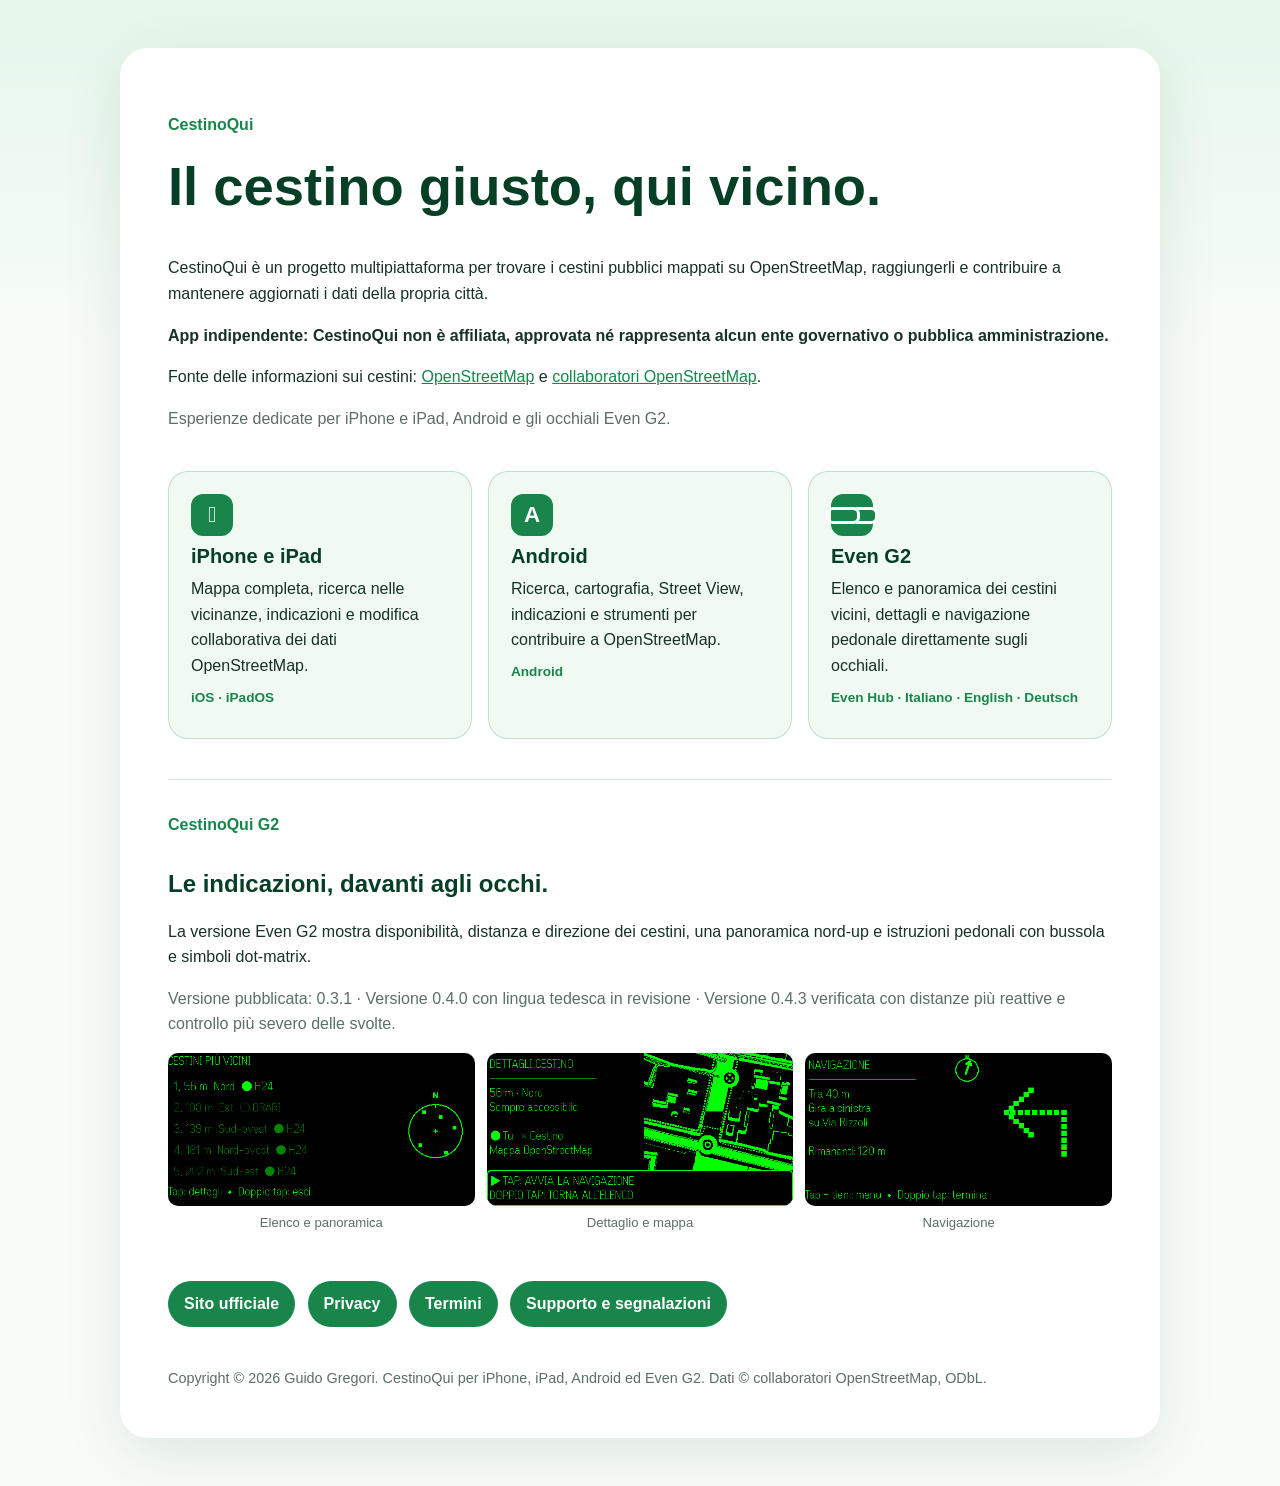
==== index.html @ 75e0e02f "Document verified CestinoQui G2 0.4.3" ====
<!doctype html>
<html lang="it">
<head>
  <meta charset="utf-8">
  <meta name="viewport" content="width=device-width, initial-scale=1">
  <meta name="description" content="CestinoQui trova i cestini pubblici usando OpenStreetMap su iPhone, iPad, Android ed Even G2.">
  <title>CestinoQui</title>
  <link rel="stylesheet" href="styles.css">
</head>
<body>
  <main>
    <p class="eyebrow">CestinoQui</p>
    <h1>Il cestino giusto, qui vicino.</h1>
    <p>CestinoQui è un progetto multipiattaforma per trovare i cestini pubblici mappati su OpenStreetMap, raggiungerli e contribuire a mantenere aggiornati i dati della propria città.</p>
    <p><strong>App indipendente: CestinoQui non è affiliata, approvata né rappresenta alcun ente governativo o pubblica amministrazione.</strong></p>
    <p>Fonte delle informazioni sui cestini: <a href="https://www.openstreetmap.org/">OpenStreetMap</a> e <a href="https://www.openstreetmap.org/copyright">collaboratori OpenStreetMap</a>.</p>
    <p class="muted">Esperienze dedicate per iPhone e iPad, Android e gli occhiali Even G2.</p>

    <section class="platform-grid" aria-label="Piattaforme disponibili">
      <article class="platform-card">
        <span class="platform-icon" aria-hidden="true"></span>
        <h2>iPhone e iPad</h2>
        <p>Mappa completa, ricerca nelle vicinanze, indicazioni e modifica collaborativa dei dati OpenStreetMap.</p>
        <p class="tag">iOS · iPadOS</p>
      </article>
      <article class="platform-card">
        <span class="platform-icon" aria-hidden="true">A</span>
        <h2>Android</h2>
        <p>Ricerca, cartografia, Street View, indicazioni e strumenti per contribuire a OpenStreetMap.</p>
        <p class="tag">Android</p>
      </article>
      <article class="platform-card">
        <span class="platform-icon glasses" aria-hidden="true"></span>
        <h2>Even G2</h2>
        <p>Elenco e panoramica dei cestini vicini, dettagli e navigazione pedonale direttamente sugli occhiali.</p>
        <p class="tag">Even Hub · Italiano · English · Deutsch</p>
      </article>
    </section>

    <section class="g2-showcase">
      <div>
        <p class="eyebrow">CestinoQui G2</p>
        <h2>Le indicazioni, davanti agli occhi.</h2>
        <p>La versione Even G2 mostra disponibilità, distanza e direzione dei cestini, una panoramica nord-up e istruzioni pedonali con bussola e simboli dot-matrix.</p>
        <p class="muted">Versione pubblicata: 0.3.1 · Versione 0.4.0 con lingua tedesca in revisione · Versione 0.4.3 verificata con distanze più reattive e controllo più severo delle svolte.</p>
      </div>
      <div class="screenshots">
        <figure><img src="assets/even-g2/list.png" alt="Elenco dei cestini e panoramica nord-up sugli Even G2"><figcaption>Elenco e panoramica</figcaption></figure>
        <figure><img src="assets/even-g2/detail.png" alt="Dettaglio di un cestino con mappa sugli Even G2"><figcaption>Dettaglio e mappa</figcaption></figure>
        <figure><img src="assets/even-g2/navigation.png" alt="Navigazione pedonale sugli Even G2"><figcaption>Navigazione</figcaption></figure>
      </div>
    </section>
    <p>
      <a class="button" href="https://www.cestinoqui.it/">Sito ufficiale</a>
      <a class="button" href="https://www.cestinoqui.it/privacy.html">Privacy</a>
      <a class="button" href="https://www.cestinoqui.it/terms.html">Termini</a>
      <a class="button" href="support.html">Supporto e segnalazioni</a>
    </p>
    <footer>Copyright © 2026 Guido Gregori. CestinoQui per iPhone, iPad, Android ed Even G2. Dati © collaboratori OpenStreetMap, ODbL.</footer>
  </main>
</body>
</html>
---- styles.css ----
:root {
  color-scheme: light dark;
  --green: #18854a;
  --deep: #063f25;
  --soft: #e5f6ea;
  --paper: #ffffff;
  --ink: #173127;
  --muted: #5b6f66;
}

* { box-sizing: border-box; }

body {
  margin: 0;
  font-family: -apple-system, BlinkMacSystemFont, "Segoe UI", sans-serif;
  line-height: 1.6;
  color: var(--ink);
  background: linear-gradient(180deg, var(--soft), #f8fcf9 22rem);
}

main {
  width: min(1040px, calc(100% - 32px));
  margin: 48px auto;
  padding: clamp(24px, 5vw, 48px);
  background: var(--paper);
  border-radius: 28px;
  box-shadow: 0 18px 60px rgba(6, 63, 37, .10);
}

h1, h2 { color: var(--deep); line-height: 1.2; }
h1 { font-size: clamp(2rem, 8vw, 3.4rem); margin-top: 0; }
h2 { margin-top: 2rem; }
a { color: var(--green); }
.eyebrow { color: var(--green); font-weight: 700; }
.muted { color: var(--muted); }
.button {
  display: inline-block;
  margin: 8px 8px 0 0;
  padding: 10px 16px;
  border-radius: 999px;
  color: white;
  background: var(--green);
  text-decoration: none;
  font-weight: 700;
}
.platform-grid {
  display: grid;
  grid-template-columns: repeat(3, 1fr);
  gap: 16px;
  margin: 2.5rem 0;
}
.platform-card {
  padding: 22px;
  border: 1px solid color-mix(in srgb, var(--green) 22%, transparent);
  border-radius: 20px;
  background: color-mix(in srgb, var(--soft) 56%, var(--paper));
}
.platform-card h2 { margin: .5rem 0; font-size: 1.25rem; }
.platform-card p { margin: .5rem 0; }
.platform-icon {
  display: grid;
  place-items: center;
  width: 42px;
  height: 42px;
  border-radius: 12px;
  color: white;
  background: var(--green);
  font-size: 1.4rem;
  font-weight: 800;
}
.platform-icon.glasses::before {
  content: "";
  width: 28px;
  height: 11px;
  border: 3px solid white;
  border-radius: 7px;
  box-shadow: 18px 0 0 -3px var(--green), 18px 0 0 0 white;
  transform: translateX(-9px);
}
.tag { color: var(--green); font-size: .85rem; font-weight: 700; }
.g2-showcase {
  margin: 2.5rem 0;
  padding-top: 1rem;
  border-top: 1px solid color-mix(in srgb, var(--green) 18%, transparent);
}
.screenshots {
  display: grid;
  grid-template-columns: repeat(3, 1fr);
  gap: 12px;
}
figure { margin: 0; }
figure img {
  display: block;
  width: 100%;
  border-radius: 10px;
  background: #000;
}
figcaption { margin-top: 6px; color: var(--muted); font-size: .82rem; text-align: center; }
footer { margin-top: 2.5rem; color: var(--muted); font-size: .9rem; }

@media (max-width: 760px) {
  .platform-grid, .screenshots { grid-template-columns: 1fr; }
}

@media (prefers-color-scheme: dark) {
  :root { --paper: #10241b; --ink: #e8f5ed; --deep: #baf0ca; --muted: #a3b8ad; --soft: #123a26; }
  body { background: #081710; }
}
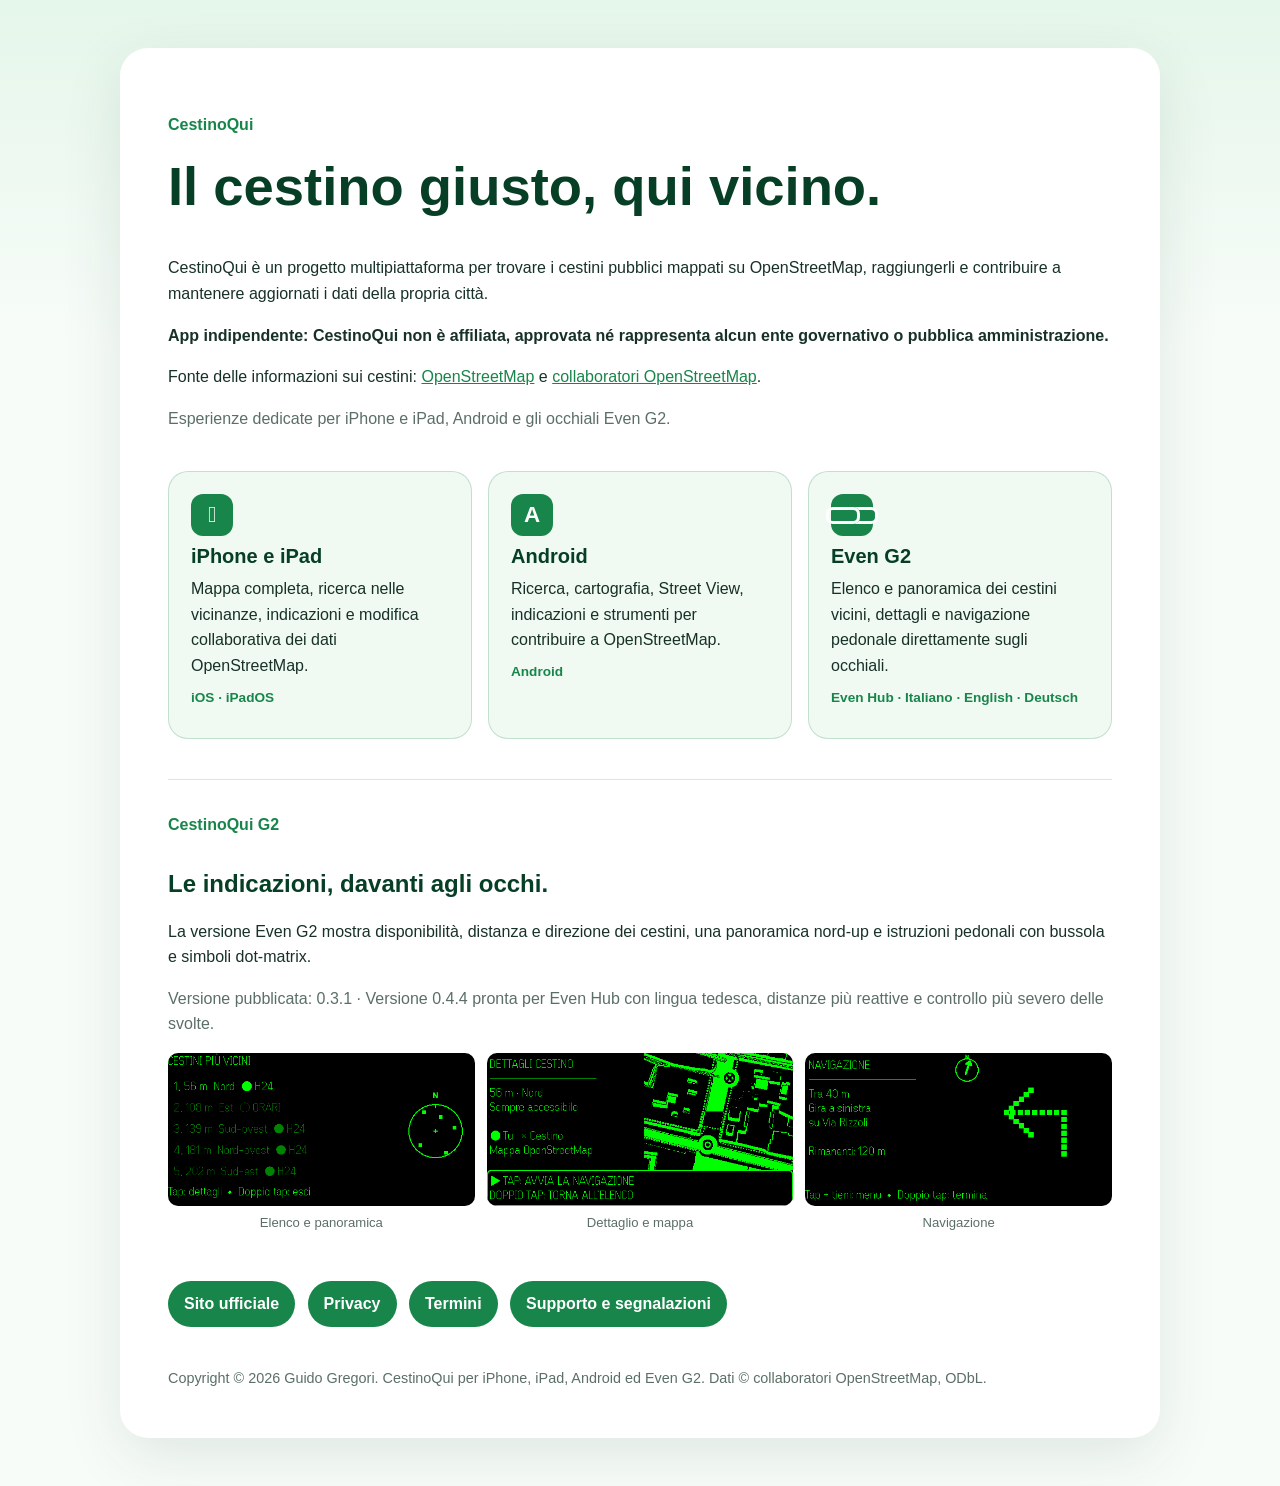
==== commit cf6695e7: "Document CestinoQui G2 0.4.4" ====
--- a/index.html
+++ b/index.html
@@ -42,7 +42,7 @@
         <p class="eyebrow">CestinoQui G2</p>
         <h2>Le indicazioni, davanti agli occhi.</h2>
         <p>La versione Even G2 mostra disponibilità, distanza e direzione dei cestini, una panoramica nord-up e istruzioni pedonali con bussola e simboli dot-matrix.</p>
-        <p class="muted">Versione pubblicata: 0.3.1 · Versione 0.4.0 con lingua tedesca in revisione · Versione 0.4.3 verificata con distanze più reattive e controllo più severo delle svolte.</p>
+        <p class="muted">Versione pubblicata: 0.3.1 · Versione 0.4.4 pronta per Even Hub con lingua tedesca, distanze più reattive e controllo più severo delle svolte.</p>
       </div>
       <div class="screenshots">
         <figure><img src="assets/even-g2/list.png" alt="Elenco dei cestini e panoramica nord-up sugli Even G2"><figcaption>Elenco e panoramica</figcaption></figure>
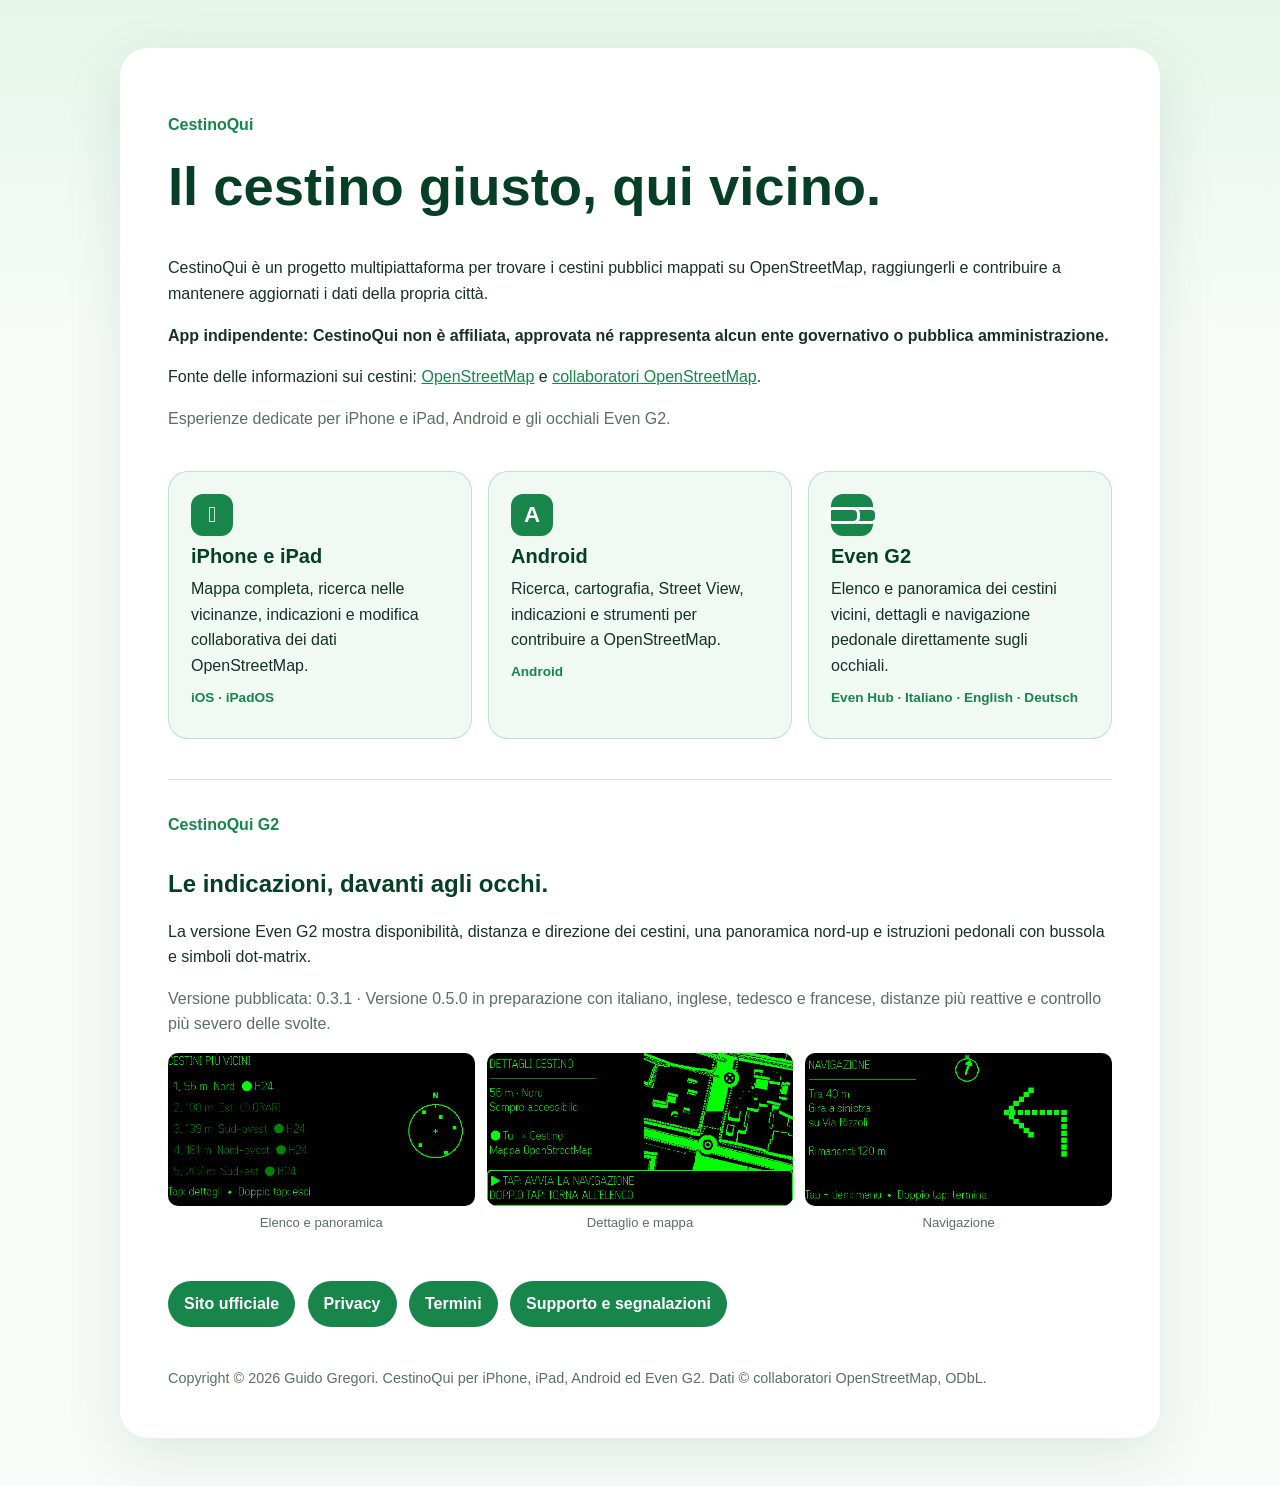
==== commit 90b808af: "Document CestinoQui G2 0.5.0 languages" ====
--- a/index.html
+++ b/index.html
@@ -42,7 +42,7 @@
         <p class="eyebrow">CestinoQui G2</p>
         <h2>Le indicazioni, davanti agli occhi.</h2>
         <p>La versione Even G2 mostra disponibilità, distanza e direzione dei cestini, una panoramica nord-up e istruzioni pedonali con bussola e simboli dot-matrix.</p>
-        <p class="muted">Versione pubblicata: 0.3.1 · Versione 0.4.4 pronta per Even Hub con lingua tedesca, distanze più reattive e controllo più severo delle svolte.</p>
+        <p class="muted">Versione pubblicata: 0.3.1 · Versione 0.5.0 in preparazione con italiano, inglese, tedesco e francese, distanze più reattive e controllo più severo delle svolte.</p>
       </div>
       <div class="screenshots">
         <figure><img src="assets/even-g2/list.png" alt="Elenco dei cestini e panoramica nord-up sugli Even G2"><figcaption>Elenco e panoramica</figcaption></figure>
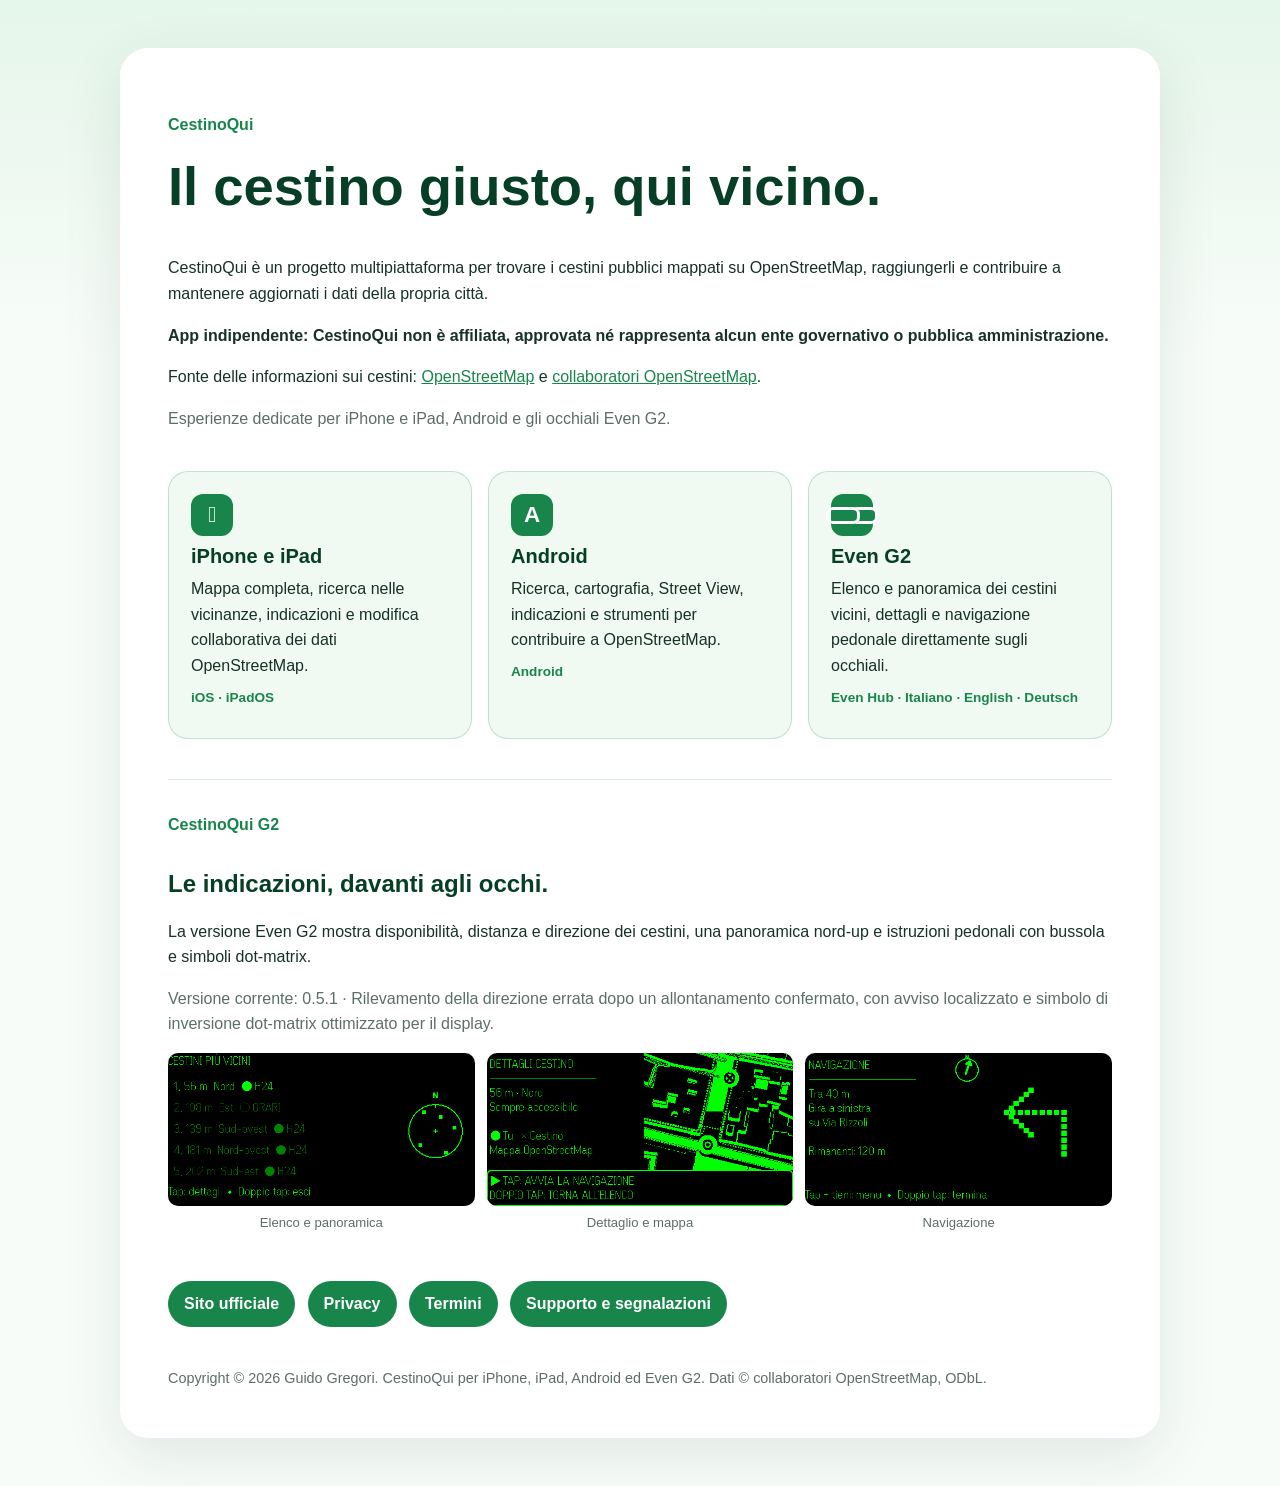
==== commit 9a1f164b: "Document CestinoQui G2 0.5.1" ====
--- a/index.html
+++ b/index.html
@@ -42,7 +42,7 @@
         <p class="eyebrow">CestinoQui G2</p>
         <h2>Le indicazioni, davanti agli occhi.</h2>
         <p>La versione Even G2 mostra disponibilità, distanza e direzione dei cestini, una panoramica nord-up e istruzioni pedonali con bussola e simboli dot-matrix.</p>
-        <p class="muted">Versione pubblicata: 0.3.1 · Versione 0.5.0 in preparazione con italiano, inglese, tedesco e francese, distanze più reattive e controllo più severo delle svolte.</p>
+        <p class="muted">Versione corrente: 0.5.1 · Rilevamento della direzione errata dopo un allontanamento confermato, con avviso localizzato e simbolo di inversione dot-matrix ottimizzato per il display.</p>
       </div>
       <div class="screenshots">
         <figure><img src="assets/even-g2/list.png" alt="Elenco dei cestini e panoramica nord-up sugli Even G2"><figcaption>Elenco e panoramica</figcaption></figure>
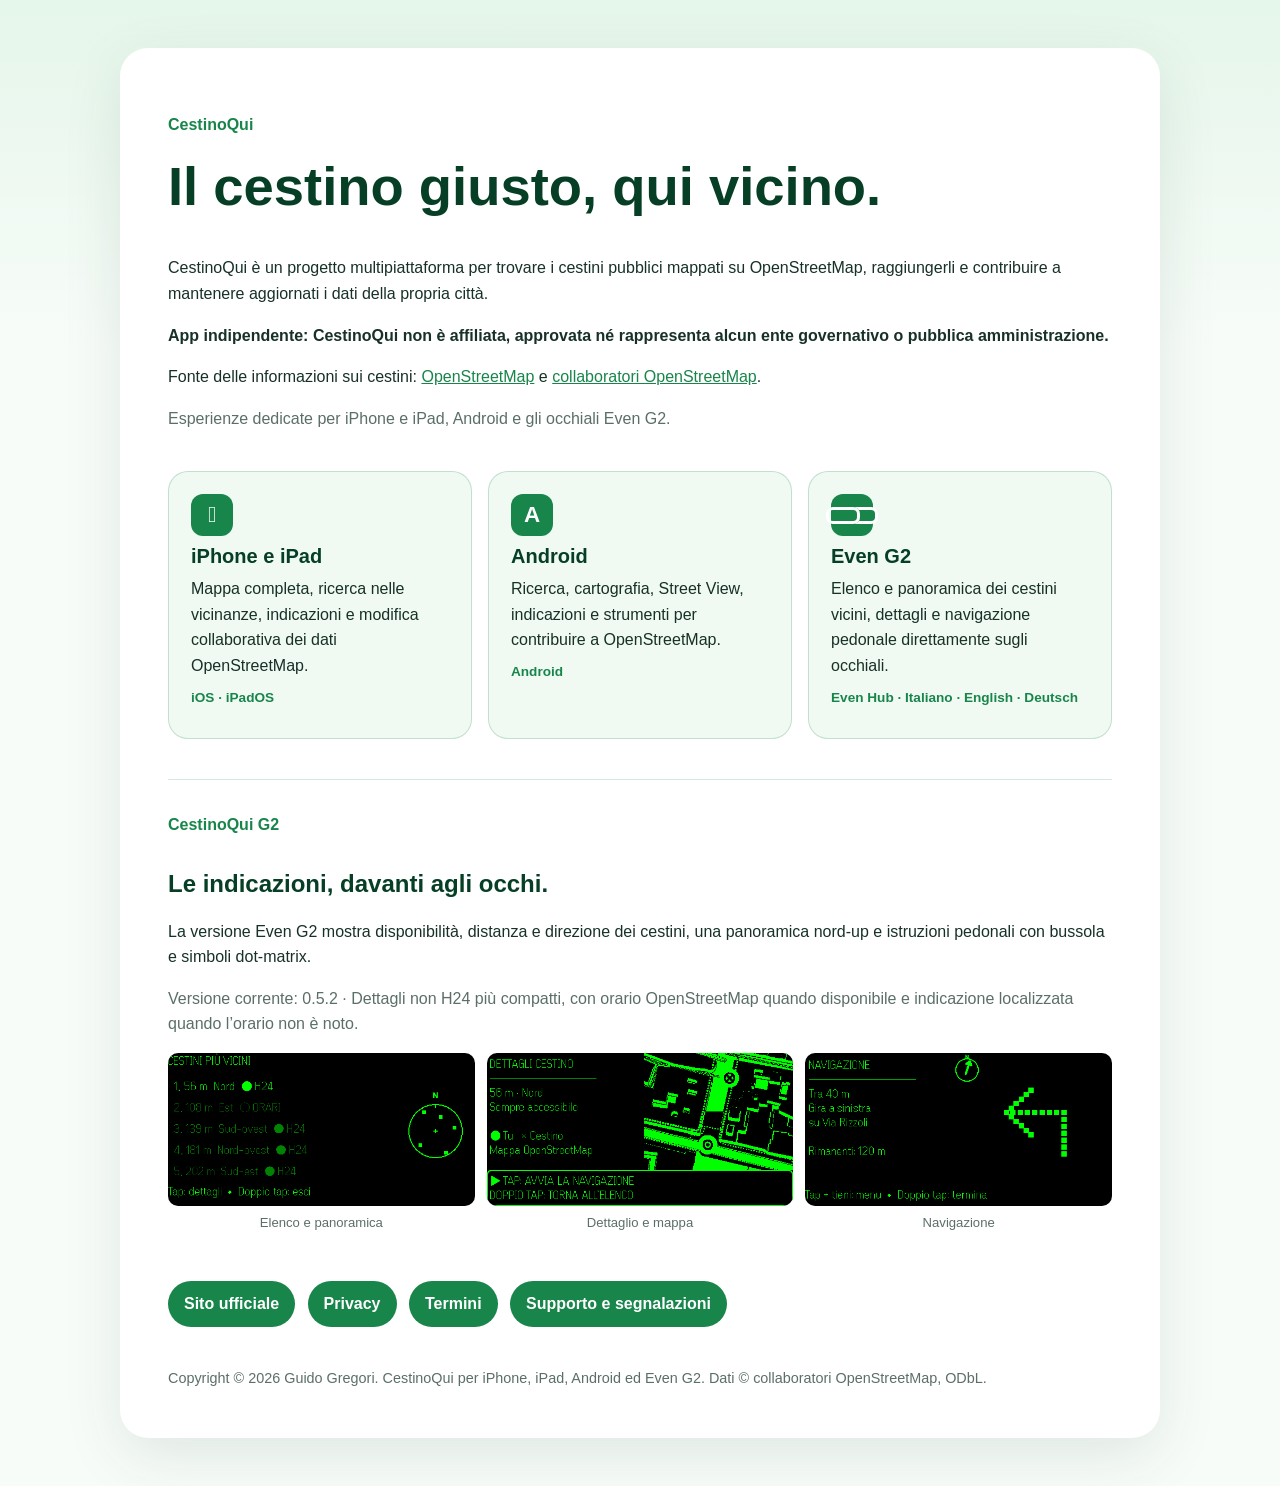
==== commit 971912f2: "Document CestinoQui G2 0.5.2" ====
--- a/index.html
+++ b/index.html
@@ -42,7 +42,7 @@
         <p class="eyebrow">CestinoQui G2</p>
         <h2>Le indicazioni, davanti agli occhi.</h2>
         <p>La versione Even G2 mostra disponibilità, distanza e direzione dei cestini, una panoramica nord-up e istruzioni pedonali con bussola e simboli dot-matrix.</p>
-        <p class="muted">Versione corrente: 0.5.1 · Rilevamento della direzione errata dopo un allontanamento confermato, con avviso localizzato e simbolo di inversione dot-matrix ottimizzato per il display.</p>
+        <p class="muted">Versione corrente: 0.5.2 · Dettagli non H24 più compatti, con orario OpenStreetMap quando disponibile e indicazione localizzata quando l’orario non è noto.</p>
       </div>
       <div class="screenshots">
         <figure><img src="assets/even-g2/list.png" alt="Elenco dei cestini e panoramica nord-up sugli Even G2"><figcaption>Elenco e panoramica</figcaption></figure>
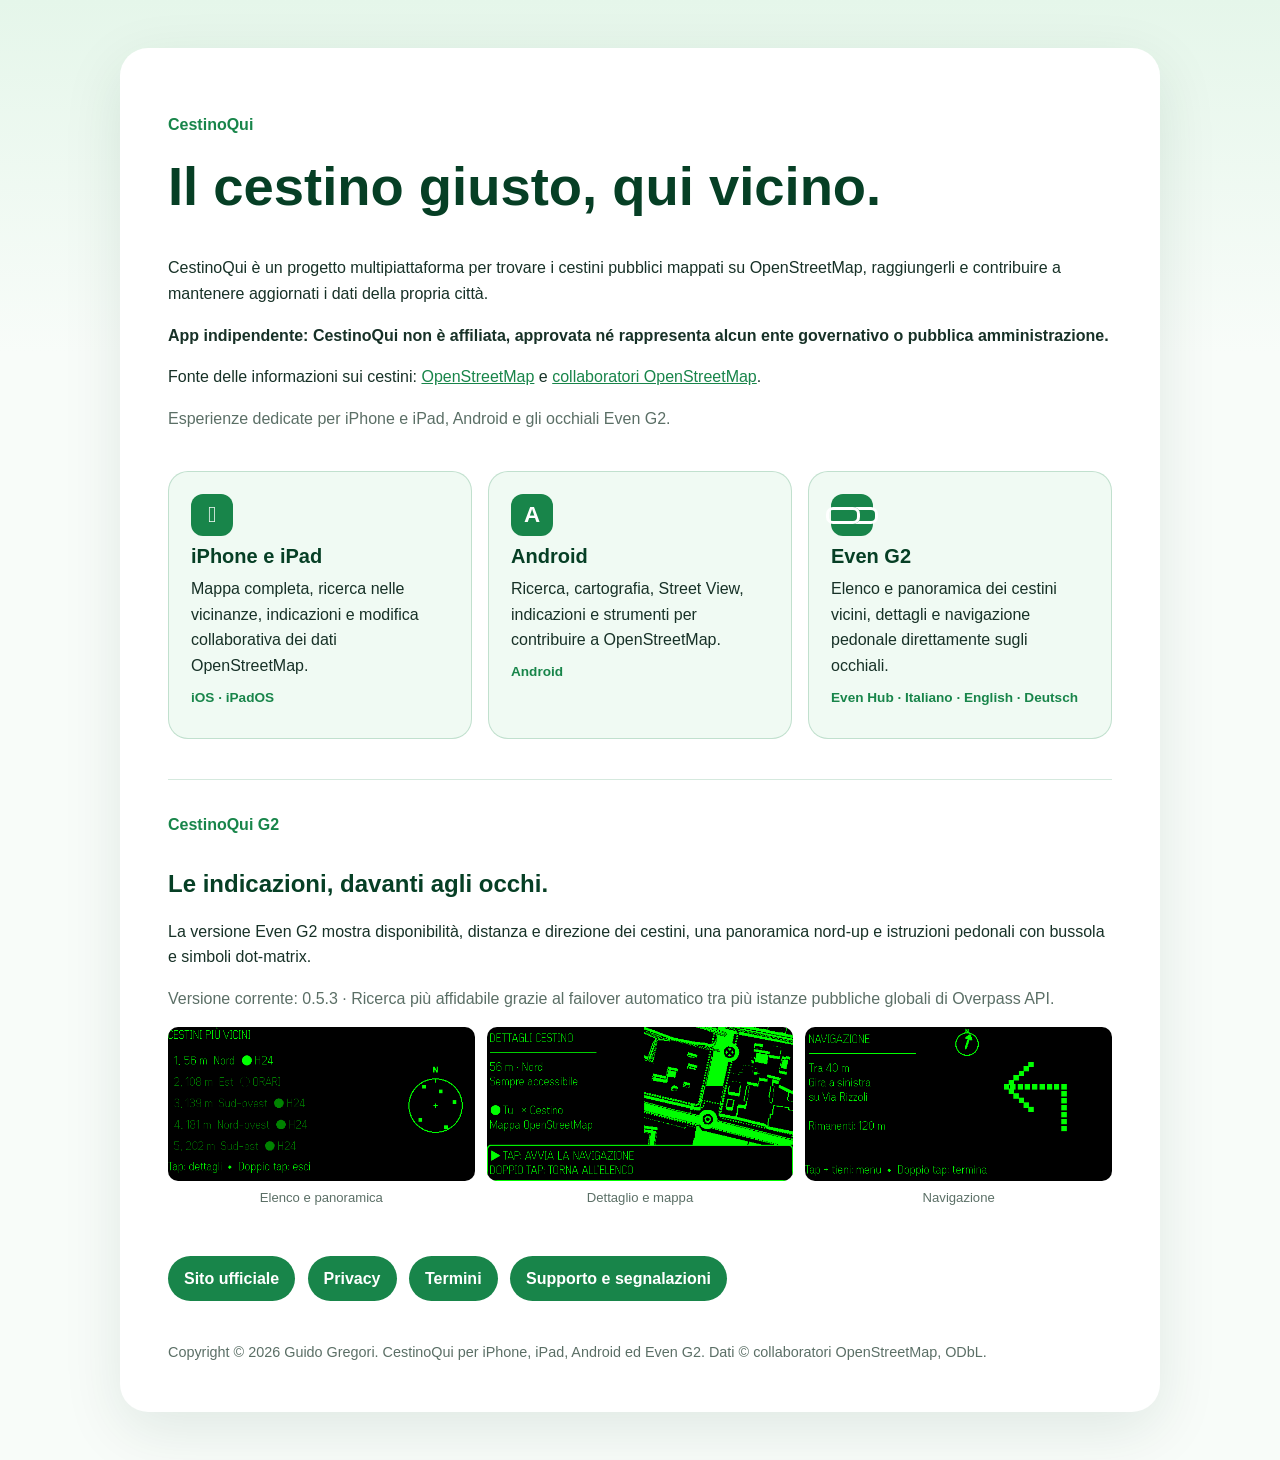
==== commit acb1b706: "Document CestinoQui G2 0.5.3 failover" ====
--- a/index.html
+++ b/index.html
@@ -42,7 +42,7 @@
         <p class="eyebrow">CestinoQui G2</p>
         <h2>Le indicazioni, davanti agli occhi.</h2>
         <p>La versione Even G2 mostra disponibilità, distanza e direzione dei cestini, una panoramica nord-up e istruzioni pedonali con bussola e simboli dot-matrix.</p>
-        <p class="muted">Versione corrente: 0.5.2 · Dettagli non H24 più compatti, con orario OpenStreetMap quando disponibile e indicazione localizzata quando l’orario non è noto.</p>
+        <p class="muted">Versione corrente: 0.5.3 · Ricerca più affidabile grazie al failover automatico tra più istanze pubbliche globali di Overpass API.</p>
       </div>
       <div class="screenshots">
         <figure><img src="assets/even-g2/list.png" alt="Elenco dei cestini e panoramica nord-up sugli Even G2"><figcaption>Elenco e panoramica</figcaption></figure>
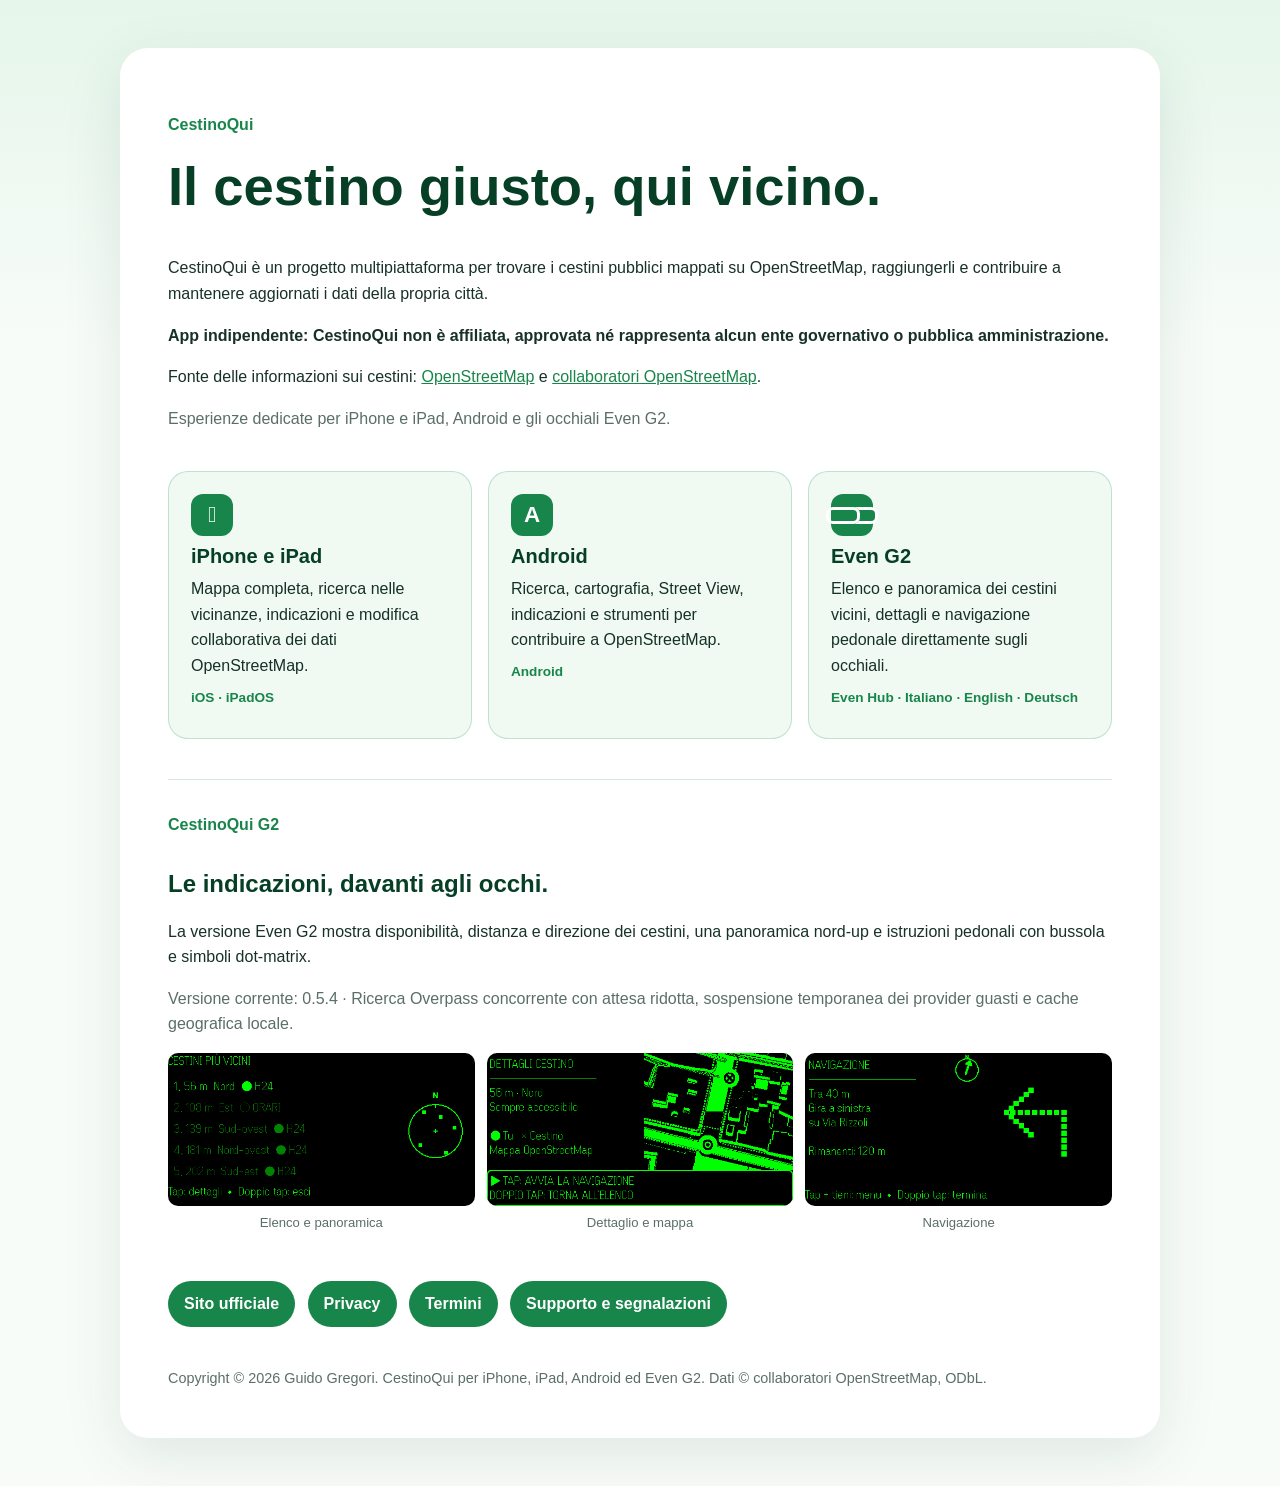
==== commit 244e64d4: "Document CestinoQui G2 0.5.4" ====
--- a/index.html
+++ b/index.html
@@ -42,7 +42,7 @@
         <p class="eyebrow">CestinoQui G2</p>
         <h2>Le indicazioni, davanti agli occhi.</h2>
         <p>La versione Even G2 mostra disponibilità, distanza e direzione dei cestini, una panoramica nord-up e istruzioni pedonali con bussola e simboli dot-matrix.</p>
-        <p class="muted">Versione corrente: 0.5.3 · Ricerca più affidabile grazie al failover automatico tra più istanze pubbliche globali di Overpass API.</p>
+        <p class="muted">Versione corrente: 0.5.4 · Ricerca Overpass concorrente con attesa ridotta, sospensione temporanea dei provider guasti e cache geografica locale.</p>
       </div>
       <div class="screenshots">
         <figure><img src="assets/even-g2/list.png" alt="Elenco dei cestini e panoramica nord-up sugli Even G2"><figcaption>Elenco e panoramica</figcaption></figure>
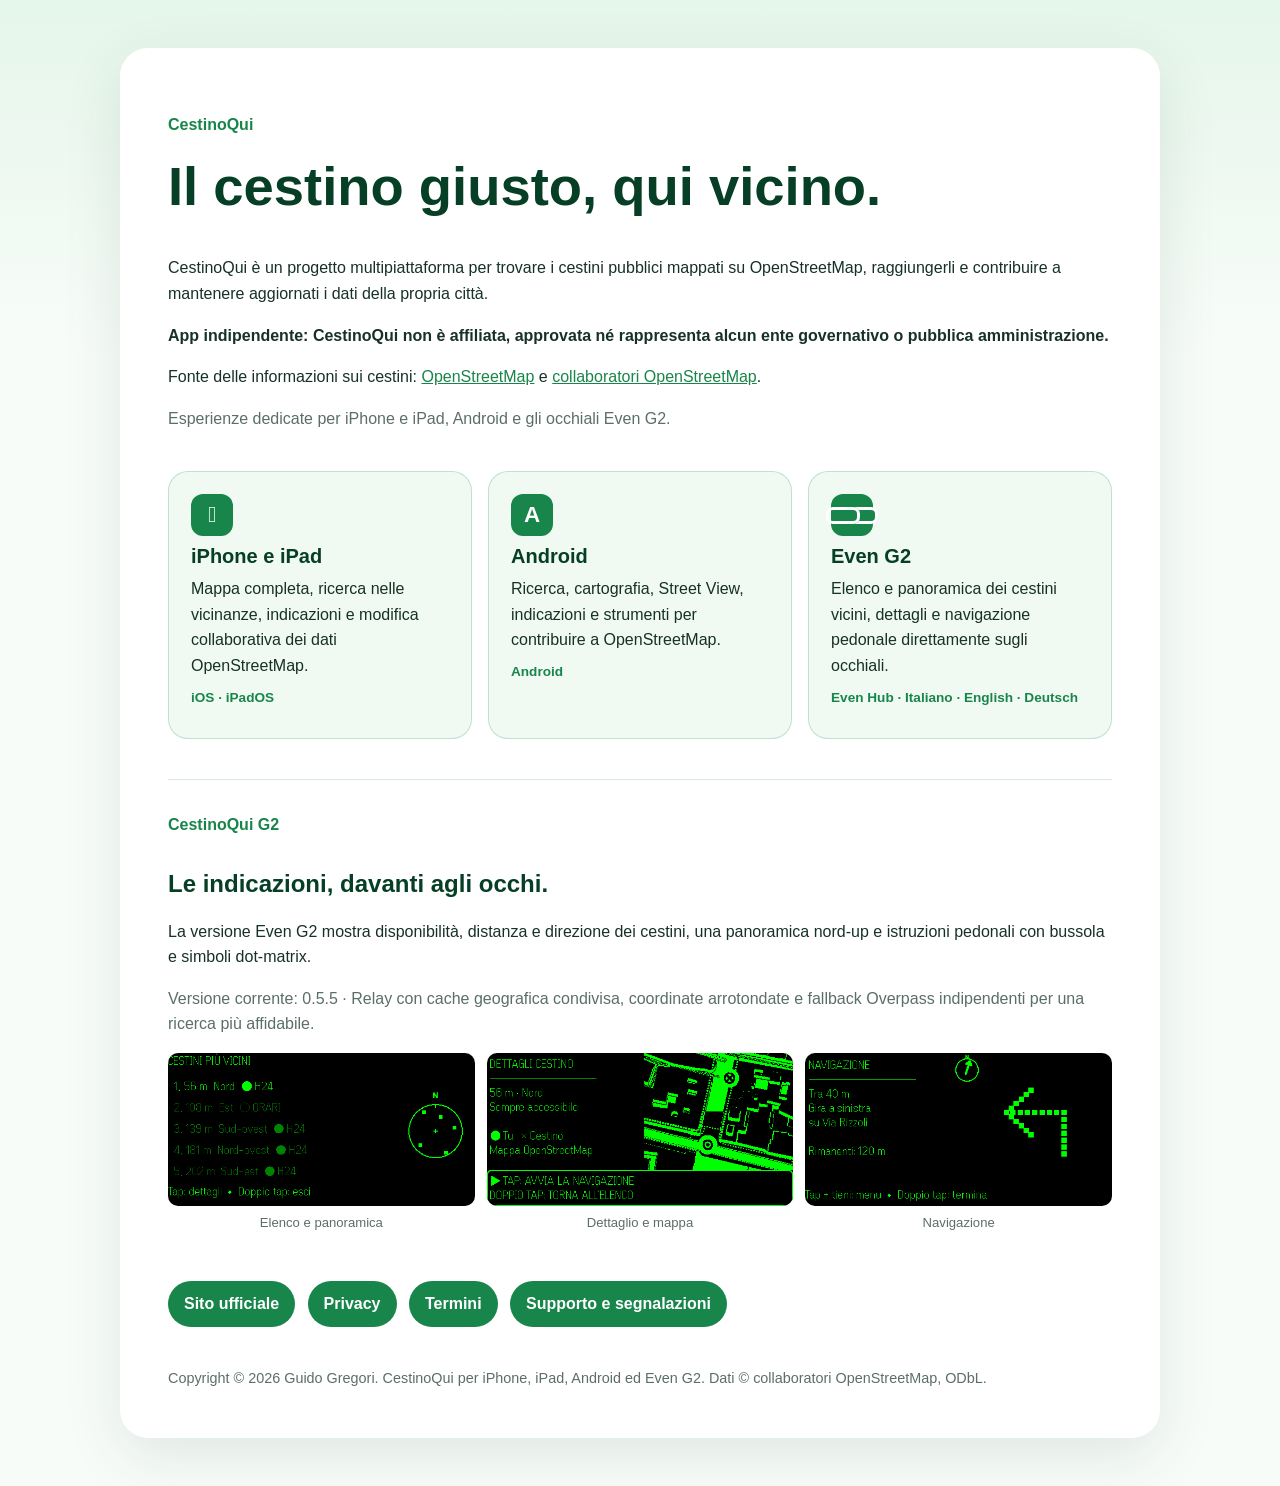
==== commit 96ec23ce: "Document CestinoQui G2 0.5.5" ====
--- a/index.html
+++ b/index.html
@@ -42,7 +42,7 @@
         <p class="eyebrow">CestinoQui G2</p>
         <h2>Le indicazioni, davanti agli occhi.</h2>
         <p>La versione Even G2 mostra disponibilità, distanza e direzione dei cestini, una panoramica nord-up e istruzioni pedonali con bussola e simboli dot-matrix.</p>
-        <p class="muted">Versione corrente: 0.5.4 · Ricerca Overpass concorrente con attesa ridotta, sospensione temporanea dei provider guasti e cache geografica locale.</p>
+        <p class="muted">Versione corrente: 0.5.5 · Relay con cache geografica condivisa, coordinate arrotondate e fallback Overpass indipendenti per una ricerca più affidabile.</p>
       </div>
       <div class="screenshots">
         <figure><img src="assets/even-g2/list.png" alt="Elenco dei cestini e panoramica nord-up sugli Even G2"><figcaption>Elenco e panoramica</figcaption></figure>
